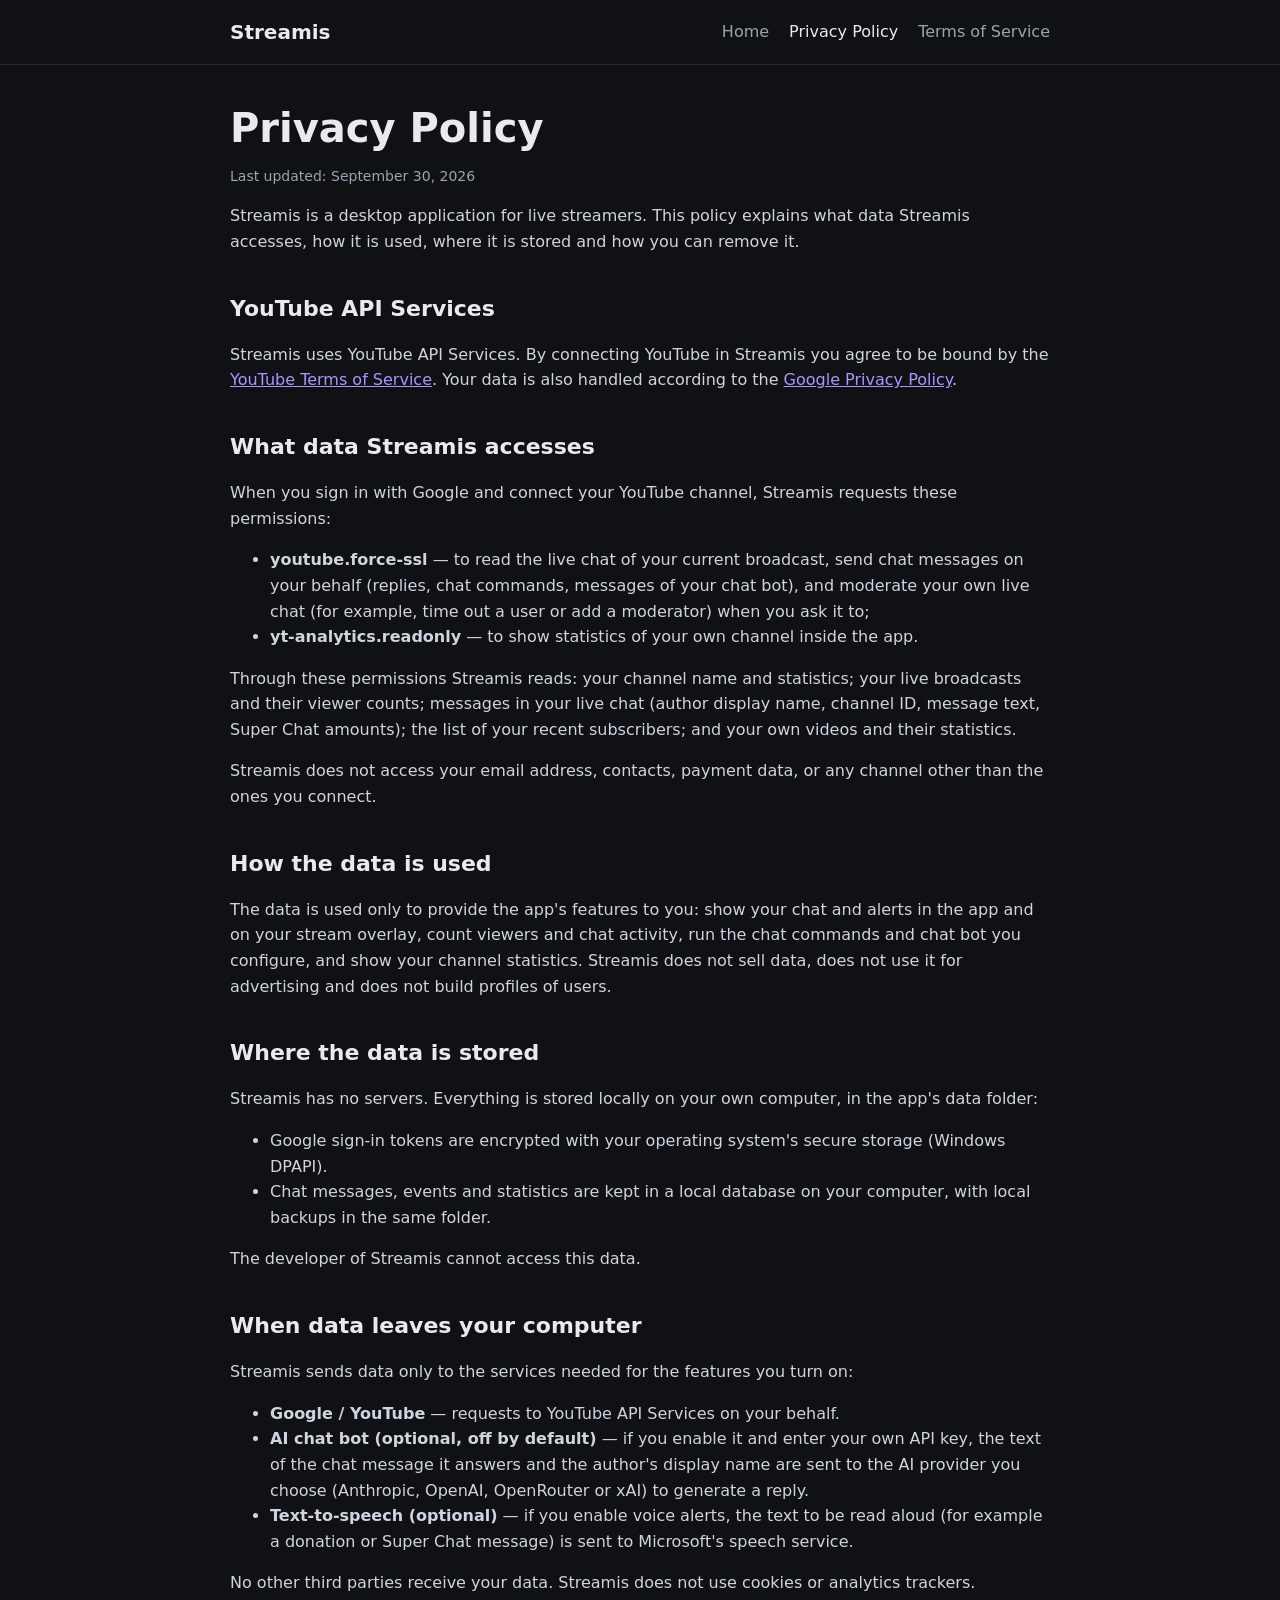
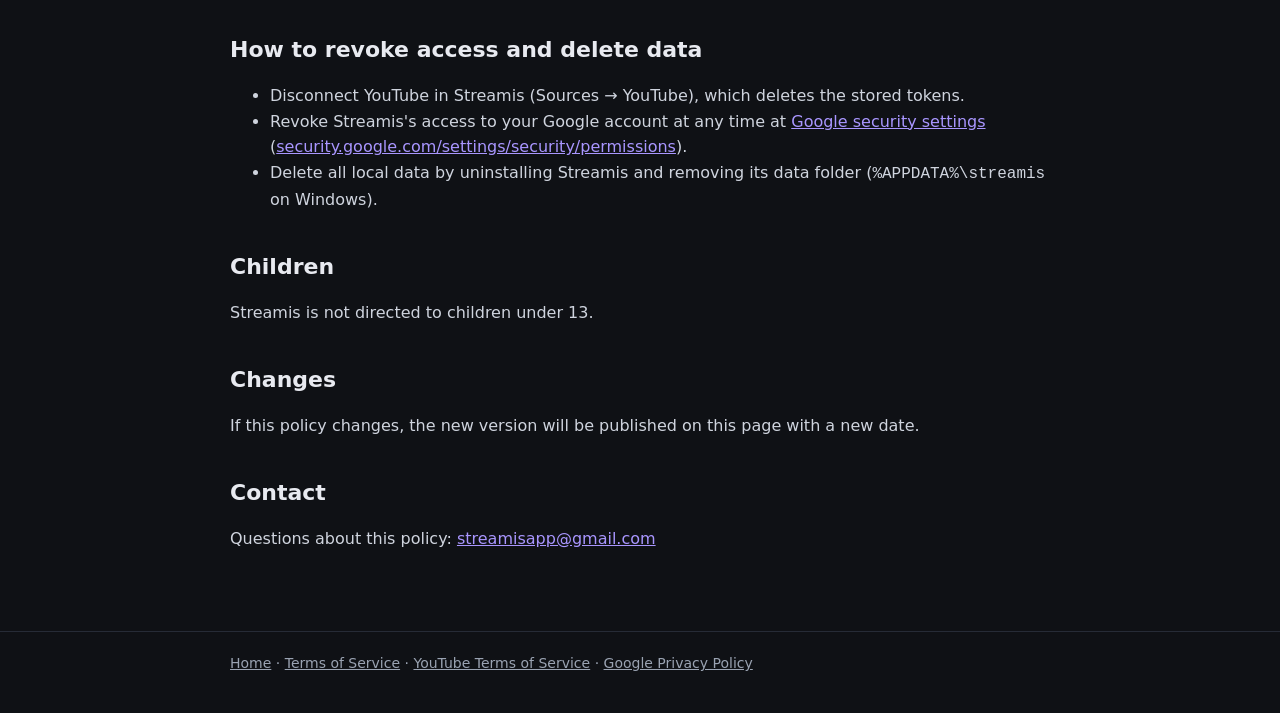
==== privacy.html @ b208a036 "Streamis site: home, privacy policy, terms of service" ====
<!doctype html>
<html lang="en">
<head>
<meta charset="utf-8">
<meta name="viewport" content="width=device-width, initial-scale=1">
<title>Streamis Privacy Policy</title>
<link rel="stylesheet" href="style.css">
</head>
<body>
<header><div class="wrap"><nav>
  <a class="brand" href="./">Streamis</a>
  <a href="./">Home</a>
  <a href="privacy.html" aria-current="page">Privacy Policy</a>
  <a href="terms.html">Terms of Service</a>
</nav></div></header>
<main><div class="wrap">
  <h1>Privacy Policy</h1>
  <p class="updated">Last updated: September 30, 2026</p>

  <p>Streamis is a desktop application for live streamers. This policy explains what data Streamis accesses, how it is used, where it is stored and how you can remove it.</p>

  <h2>YouTube API Services</h2>
  <p>Streamis uses YouTube API Services. By connecting YouTube in Streamis you agree to be bound by the <a href="https://www.youtube.com/t/terms">YouTube Terms of Service</a>. Your data is also handled according to the <a href="https://policies.google.com/privacy">Google Privacy Policy</a>.</p>

  <h2>What data Streamis accesses</h2>
  <p>When you sign in with Google and connect your YouTube channel, Streamis requests these permissions:</p>
  <ul>
    <li><strong>youtube.force-ssl</strong> — to read the live chat of your current broadcast, send chat messages on your behalf (replies, chat commands, messages of your chat bot), and moderate your own live chat (for example, time out a user or add a moderator) when you ask it to;</li>
    <li><strong>yt-analytics.readonly</strong> — to show statistics of your own channel inside the app.</li>
  </ul>
  <p>Through these permissions Streamis reads: your channel name and statistics; your live broadcasts and their viewer counts; messages in your live chat (author display name, channel ID, message text, Super Chat amounts); the list of your recent subscribers; and your own videos and their statistics.</p>
  <p>Streamis does not access your email address, contacts, payment data, or any channel other than the ones you connect.</p>

  <h2>How the data is used</h2>
  <p>The data is used only to provide the app's features to you: show your chat and alerts in the app and on your stream overlay, count viewers and chat activity, run the chat commands and chat bot you configure, and show your channel statistics. Streamis does not sell data, does not use it for advertising and does not build profiles of users.</p>

  <h2>Where the data is stored</h2>
  <p>Streamis has no servers. Everything is stored locally on your own computer, in the app's data folder:</p>
  <ul>
    <li>Google sign-in tokens are encrypted with your operating system's secure storage (Windows DPAPI).</li>
    <li>Chat messages, events and statistics are kept in a local database on your computer, with local backups in the same folder.</li>
  </ul>
  <p>The developer of Streamis cannot access this data.</p>

  <h2>When data leaves your computer</h2>
  <p>Streamis sends data only to the services needed for the features you turn on:</p>
  <ul>
    <li><strong>Google / YouTube</strong> — requests to YouTube API Services on your behalf.</li>
    <li><strong>AI chat bot (optional, off by default)</strong> — if you enable it and enter your own API key, the text of the chat message it answers and the author's display name are sent to the AI provider you choose (Anthropic, OpenAI, OpenRouter or xAI) to generate a reply.</li>
    <li><strong>Text-to-speech (optional)</strong> — if you enable voice alerts, the text to be read aloud (for example a donation or Super Chat message) is sent to Microsoft's speech service.</li>
  </ul>
  <p>No other third parties receive your data. Streamis does not use cookies or analytics trackers.</p>

  <h2>How to revoke access and delete data</h2>
  <ul>
    <li>Disconnect YouTube in Streamis (Sources → YouTube), which deletes the stored tokens.</li>
    <li>Revoke Streamis's access to your Google account at any time at <a href="https://myaccount.google.com/permissions">Google security settings</a> (<a href="https://security.google.com/settings/security/permissions">security.google.com/settings/security/permissions</a>).</li>
    <li>Delete all local data by uninstalling Streamis and removing its data folder (<code>%APPDATA%\streamis</code> on Windows).</li>
  </ul>

  <h2>Children</h2>
  <p>Streamis is not directed to children under 13.</p>

  <h2>Changes</h2>
  <p>If this policy changes, the new version will be published on this page with a new date.</p>

  <h2>Contact</h2>
  <p>Questions about this policy: <a href="mailto:streamisapp@gmail.com">streamisapp@gmail.com</a></p>
</div></main>
<footer><div class="wrap">
  <a href="./">Home</a> · <a href="terms.html">Terms of Service</a> · <a href="https://www.youtube.com/t/terms">YouTube Terms of Service</a> · <a href="https://policies.google.com/privacy">Google Privacy Policy</a>
</div></footer>
</body>
</html>
---- style.css ----
:root { --bg: #0f1115; --card: #171a21; --text: #e8eaf0; --muted: #9aa3b2; --accent: #7c5cff; --line: #262b36; }
* { box-sizing: border-box; }
body { margin: 0; background: var(--bg); color: var(--text); font: 16px/1.6 system-ui, -apple-system, "Segoe UI", Roboto, sans-serif; }
header { border-bottom: 1px solid var(--line); }
.wrap { max-width: 860px; margin: 0 auto; padding: 0 20px; }
nav { display: flex; align-items: center; gap: 20px; height: 64px; }
nav .brand { font-weight: 700; font-size: 20px; color: var(--text); text-decoration: none; margin-right: auto; }
nav a { color: var(--muted); text-decoration: none; }
nav a:hover, nav a[aria-current] { color: var(--text); }
main { padding: 40px 0 64px; }
h1 { font-size: 40px; line-height: 1.15; margin: 0 0 12px; }
h2 { font-size: 22px; margin: 36px 0 8px; }
p, li { color: #cfd4de; }
.lead { font-size: 19px; color: var(--muted); }
.card { background: var(--card); border: 1px solid var(--line); border-radius: 12px; padding: 20px 22px; margin: 18px 0; }
.yt { display: inline-flex; align-items: center; gap: 10px; background: #fff; color: #0f0f0f; border-radius: 8px; padding: 8px 14px; font-weight: 600; }
.yt svg { width: 34px; height: 24px; }
a { color: #a996ff; }
footer { border-top: 1px solid var(--line); padding: 20px 0 40px; color: var(--muted); font-size: 14px; }
footer a { color: var(--muted); }
.updated { color: var(--muted); font-size: 14px; }
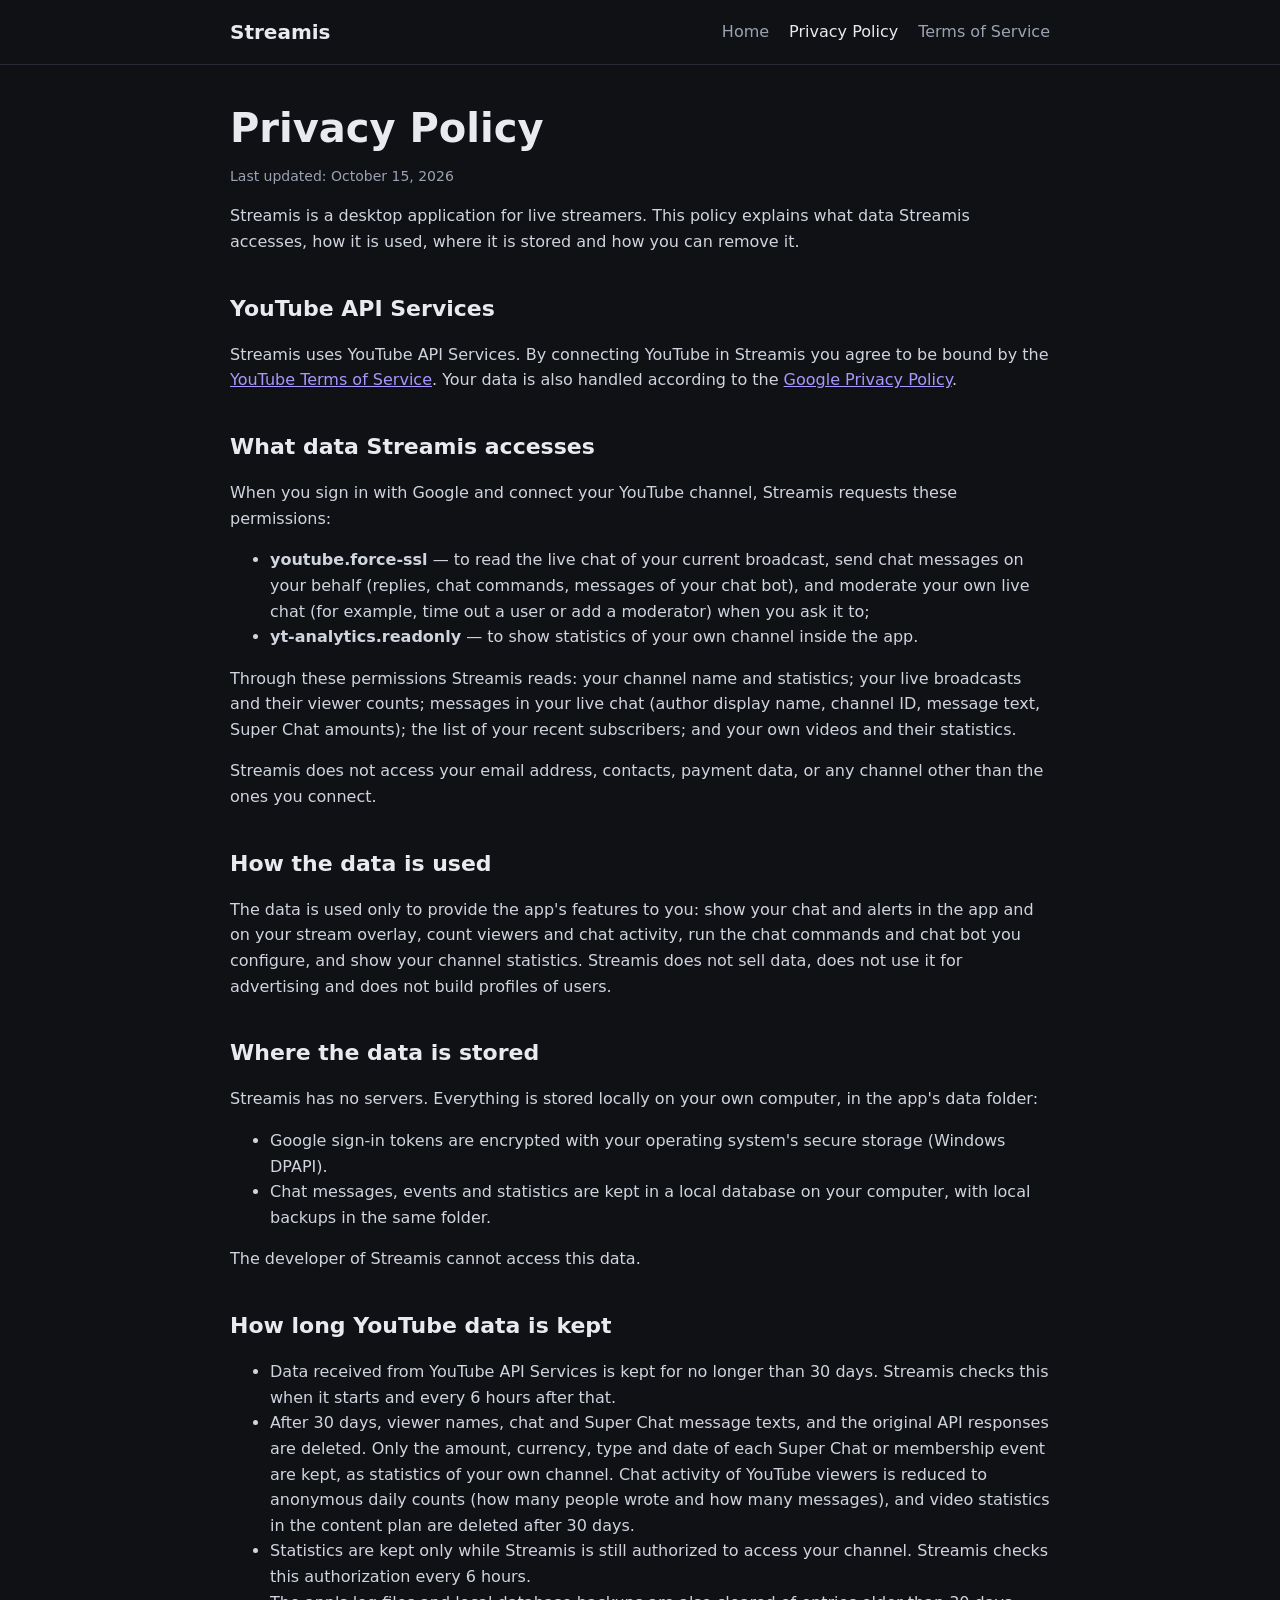
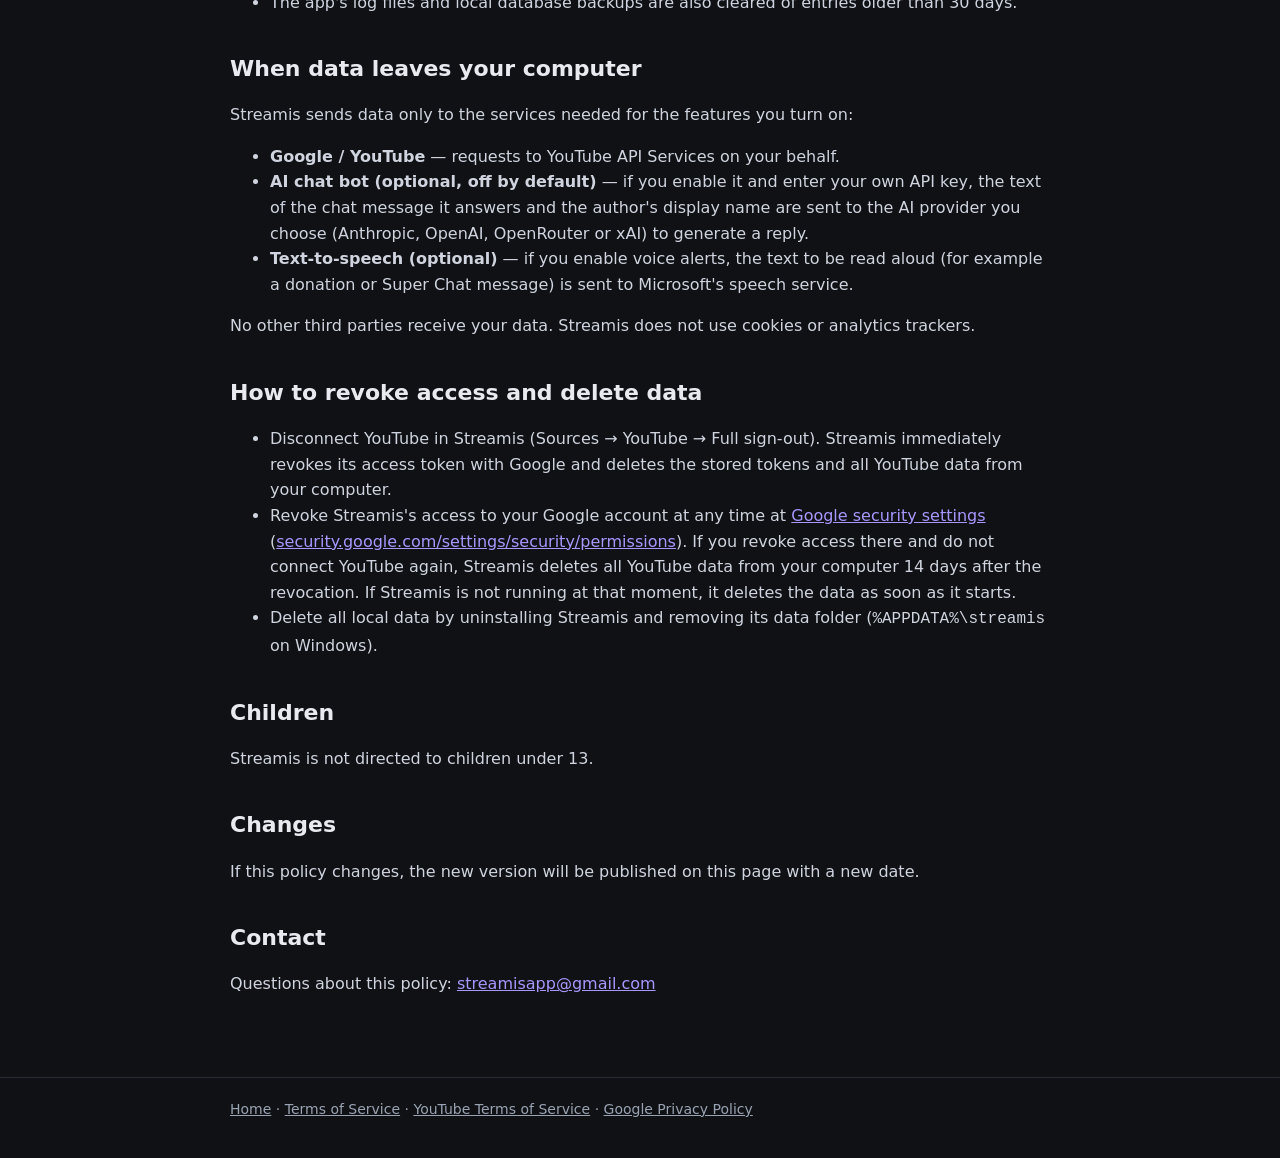
==== commit 225c1d8d: "Privacy policy: 30-day retention of YouTube API data, revocation on sign-out" ====
--- a/privacy.html
+++ b/privacy.html
@@ -15,7 +15,7 @@
 </nav></div></header>
 <main><div class="wrap">
   <h1>Privacy Policy</h1>
-  <p class="updated">Last updated: September 30, 2026</p>
+  <p class="updated">Last updated: October 15, 2026</p>
 
   <p>Streamis is a desktop application for live streamers. This policy explains what data Streamis accesses, how it is used, where it is stored and how you can remove it.</p>
 
@@ -42,6 +42,14 @@
   </ul>
   <p>The developer of Streamis cannot access this data.</p>
 
+  <h2>How long YouTube data is kept</h2>
+  <ul>
+    <li>Data received from YouTube API Services is kept for no longer than 30 days. Streamis checks this when it starts and every 6 hours after that.</li>
+    <li>After 30 days, viewer names, chat and Super Chat message texts, and the original API responses are deleted. Only the amount, currency, type and date of each Super Chat or membership event are kept, as statistics of your own channel. Chat activity of YouTube viewers is reduced to anonymous daily counts (how many people wrote and how many messages), and video statistics in the content plan are deleted after 30 days.</li>
+    <li>Statistics are kept only while Streamis is still authorized to access your channel. Streamis checks this authorization every 6 hours.</li>
+    <li>The app's log files and local database backups are also cleared of entries older than 30 days.</li>
+  </ul>
+
   <h2>When data leaves your computer</h2>
   <p>Streamis sends data only to the services needed for the features you turn on:</p>
   <ul>
@@ -53,8 +61,8 @@
 
   <h2>How to revoke access and delete data</h2>
   <ul>
-    <li>Disconnect YouTube in Streamis (Sources → YouTube), which deletes the stored tokens.</li>
-    <li>Revoke Streamis's access to your Google account at any time at <a href="https://myaccount.google.com/permissions">Google security settings</a> (<a href="https://security.google.com/settings/security/permissions">security.google.com/settings/security/permissions</a>).</li>
+    <li>Disconnect YouTube in Streamis (Sources → YouTube → Full sign-out). Streamis immediately revokes its access token with Google and deletes the stored tokens and all YouTube data from your computer.</li>
+    <li>Revoke Streamis's access to your Google account at any time at <a href="https://myaccount.google.com/permissions">Google security settings</a> (<a href="https://security.google.com/settings/security/permissions">security.google.com/settings/security/permissions</a>). If you revoke access there and do not connect YouTube again, Streamis deletes all YouTube data from your computer 14 days after the revocation. If Streamis is not running at that moment, it deletes the data as soon as it starts.</li>
     <li>Delete all local data by uninstalling Streamis and removing its data folder (<code>%APPDATA%\streamis</code> on Windows).</li>
   </ul>
 
